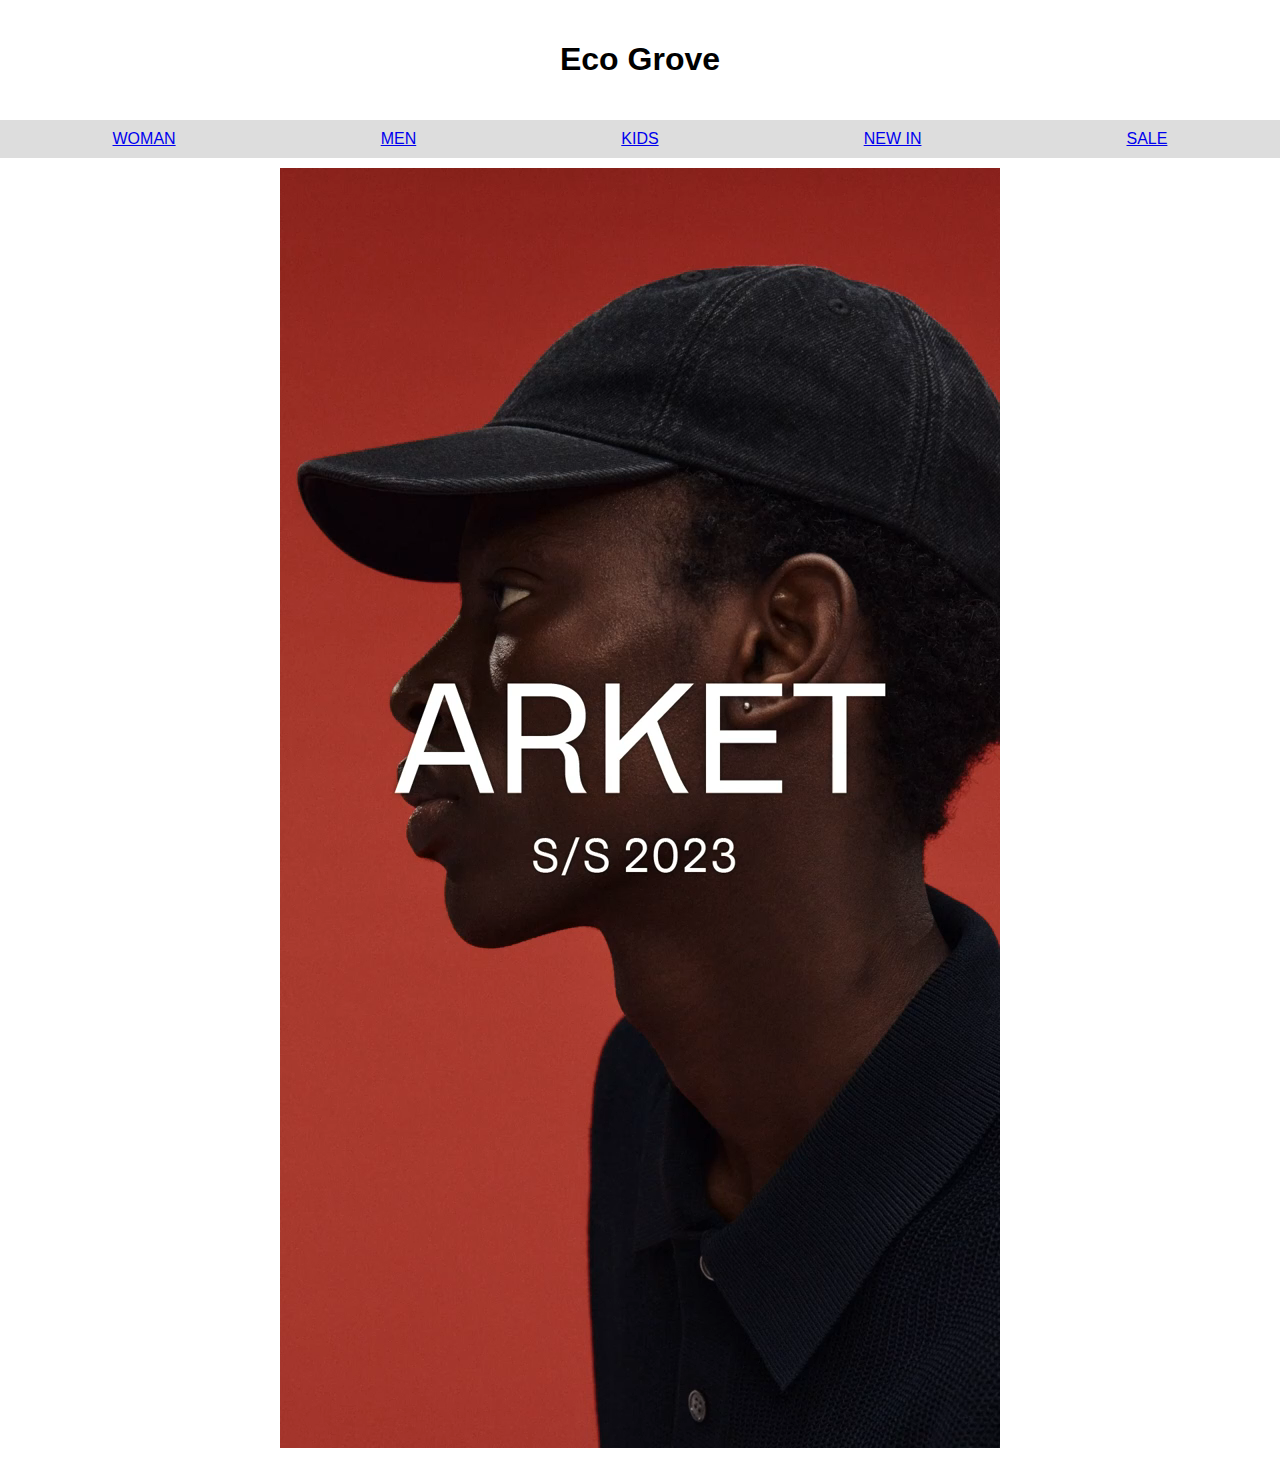
==== index.html @ e875d300 "Initial commit" ====
<!DOCTYPE html>
<html lang="en">
<head>
  <meta charset="UTF-8">
  <meta name="viewport" content="width=device-width, initial-scale=1.0">
  <link rel="stylesheet" href="styles.css">
  <title>Eco Grove</title>
</head>
<body>
  <header>
    <h1>Eco Grove</h1>
  </header>
  <nav>
    <!-- Replace with actual links -->
    <a href="./women.html">WOMAN</a>
    <a href="./men.html">MEN</a>
    <a href="./kids.html">KIDS</a>
    <a href="#">NEW IN</a>
    <a href="./sale.html">SALE</a>
  </nav>
  <main>
    <section id="products">
      <video autoplay loop>
        <source src="./videos/sale.mp4" type="video/mp4">
        <!-- You can add additional <source> elements for different video formats (e.g., WebM, Ogg) -->
        Your browser does not support the video tag.
    </video>
    </section>
  </main>
  <script src="scripts.js"></script>
</body>
</html>
---- styles.css ----
body {
  font-family: Arial, sans-serif;
}
header {
  text-align: center;
  padding: 20px;
}
nav {
  display: flex;
  justify-content: space-around;
  padding: 10px;
  background-color: #ddd;
}
#categories {
  display: flex;
  flex-wrap: wrap;
  justify-content: space-around;
  padding: 10px;
}
.category-item {
  padding: 5px 10px;
  margin: 5px;
  border: 1px solid #ddd;
  border-radius: 5px;
  text-decoration: none;
  color: #333;
}
#products {
  display: flex;
  flex-wrap: wrap;
  justify-content: space-around;
  padding: 10px;
}
.product-item {
  width: 30%;
  padding: 10px;
  margin: 10px;
  border: 1px solid #ddd;
  border-radius: 5px;
  text-align: center;
}
.view-product-btn {
  display: block;
  margin: 0 auto;
  padding: 5px 10px;
  background-color: #4CAF50;
  color: white;
  text-decoration: none;
  border-radius: 5px;
  margin-top: 10px;
}


/* styles.css */

body, html {
  margin: 0;
  padding: 0;
}

/* Full-screen image */
article.product-item1{
  position: relative;
  top: 30%;
  left: 0;
  width: 100%;
  height: 90%;
  overflow: hidden;
}

/* Ensure the image covers the entire area */
article.product-item1 img {
  width: 100%;
  height: 100%;
  object-fit: cover;
}
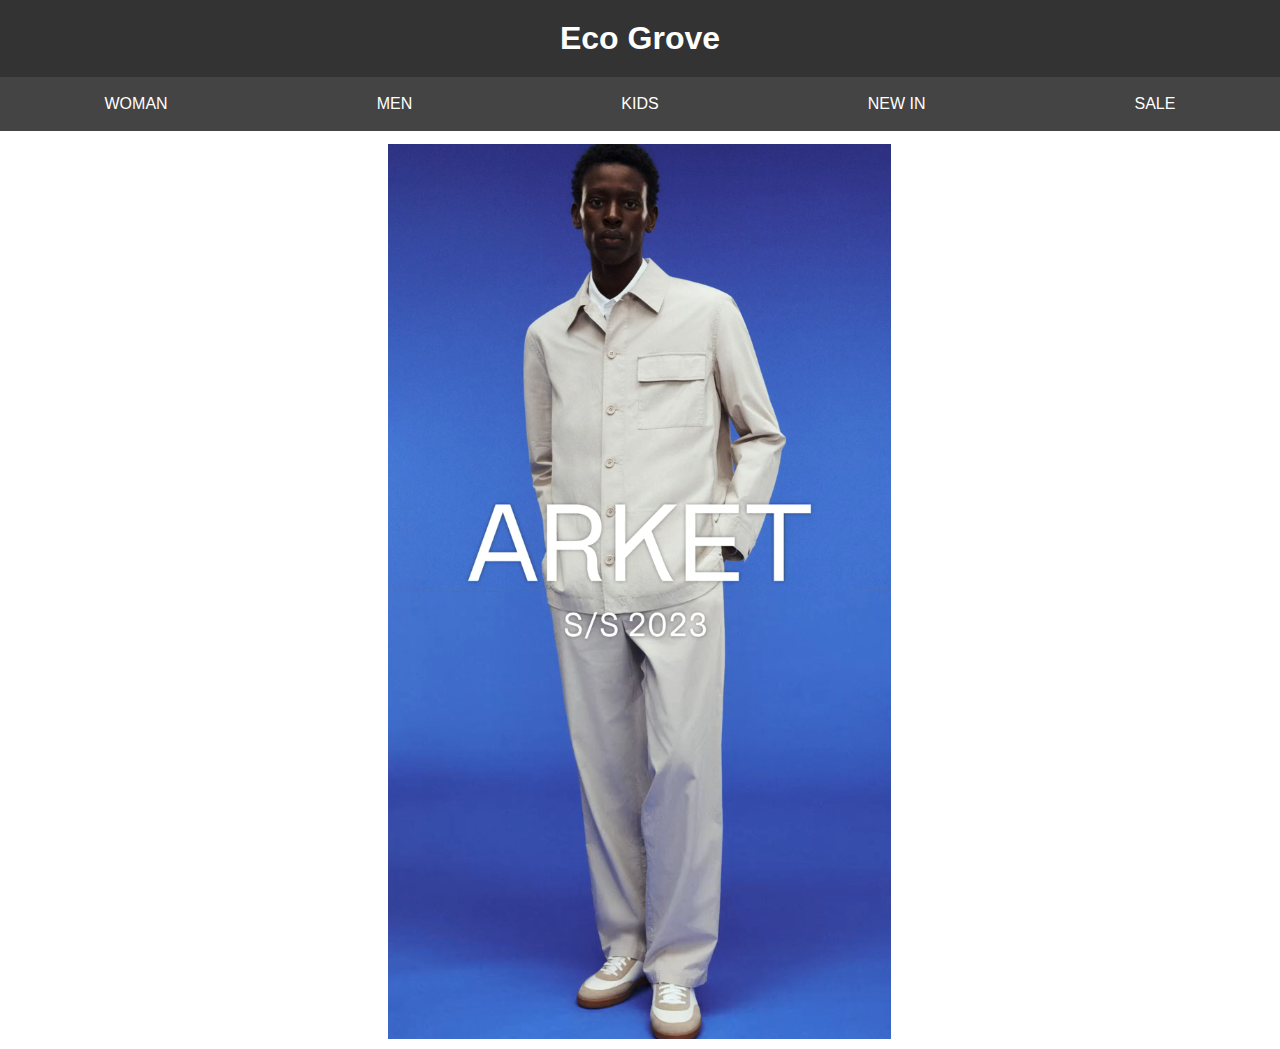
==== commit d1bed9ce: "Nav Changed" ====
--- a/index.html
+++ b/index.html
@@ -5,11 +5,70 @@
   <meta name="viewport" content="width=device-width, initial-scale=1.0">
   <link rel="stylesheet" href="styles.css">
   <title>Eco Grove</title>
+  <style>
+    /* Resetting default margin and padding */
+    body, html {
+        margin: 0;
+        padding: 0;
+        height: 100%;
+    }
+
+    /* Header styles */
+    header {
+        background-color: #333; /* Dark background color */
+        color: white; /* Text color */
+        padding: 20px 0; /* Add some padding */
+        text-align: center; /* Center align text */
+    }
+
+    h1 {
+        margin: 0; /* Remove default margin */
+    }
+
+    /* Navbar styles */
+    nav {
+        background-color: #444; /* Darker background color */
+        text-align: center; /* Center align links */
+        padding: 10px 0; /* Add some padding */
+    }
+
+    nav a {
+        color: white; /* Link text color */
+        text-decoration: none; /* Remove underline */
+        margin: 0 10px; /* Add some space between links */
+        padding: 8px 16px; /* Add padding to links */
+        border-radius: 5px; /* Add rounded corners */
+        transition: background-color 0.3s ease; /* Smooth transition for hover effect */
+    }
+
+    nav a:hover {
+        background-color: #555; /* Darken background color on hover */
+    }
+
+    /* Main section styles */
+    main {
+        display: flex; /* Use flexbox for centering */
+        justify-content: center; /* Center content horizontally */
+        align-items: center; /* Center content vertically */
+        height: 100vh; /* Make the section full height of the viewport */
+    }
+    #products {
+      text-align: center; /* Center align content */
+      margin-top: 20px; /* Add some space between header and video */
+  }
+
+  /* Video styles */
+  #products video {
+      max-width: 100%; /* Ensure video doesn't exceed container width */
+      max-height: calc(100vh - 5px); /* Adjust height to fit remaining space */
+  }
+  </style>
 </head>
 <body>
   <header>
     <h1>Eco Grove</h1>
   </header>
+  
   <nav>
     <!-- Replace with actual links -->
     <a href="./women.html">WOMAN</a>
@@ -20,7 +79,7 @@
   </nav>
   <main>
     <section id="products">
-      <video autoplay loop>
+      <video autoplay loop muted>
         <source src="./videos/sale.mp4" type="video/mp4">
         <!-- You can add additional <source> elements for different video formats (e.g., WebM, Ogg) -->
         Your browser does not support the video tag.
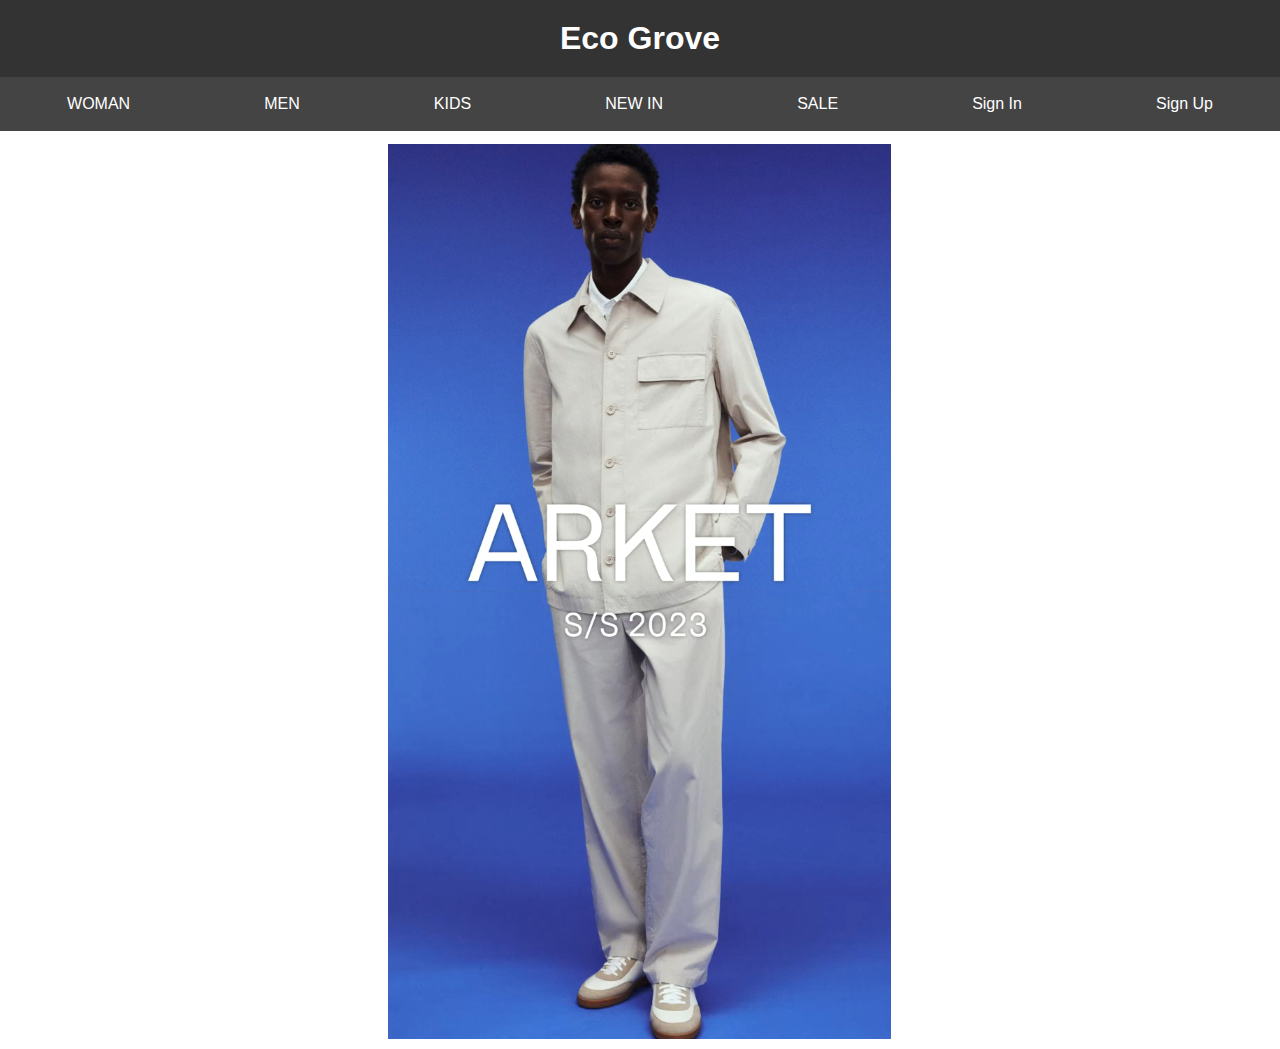
==== commit ed855bea: "Sign in button" ====
--- a/index.html
+++ b/index.html
@@ -61,6 +61,17 @@
   #products video {
       max-width: 100%; /* Ensure video doesn't exceed container width */
       max-height: calc(100vh - 5px); /* Adjust height to fit remaining space */
+
+
+      /* Sign In and Sign Up button styles */
+      .signin-btn, .signup-btn {
+          background-color: #FF6347; /* Red background color */
+      }
+  
+      .signin-btn:hover, .signup-btn:hover {
+          background-color: #CD5C5C; /* Darker red on hover */
+      }
+      
   }
   </style>
 </head>
@@ -76,6 +87,8 @@
     <a href="./kids.html">KIDS</a>
     <a href="#">NEW IN</a>
     <a href="./sale.html">SALE</a>
+    <a href="#" class="signin-btn">Sign In</a>
+    <a href="#" class="signup-btn">Sign Up</a>
   </nav>
   <main>
     <section id="products">
